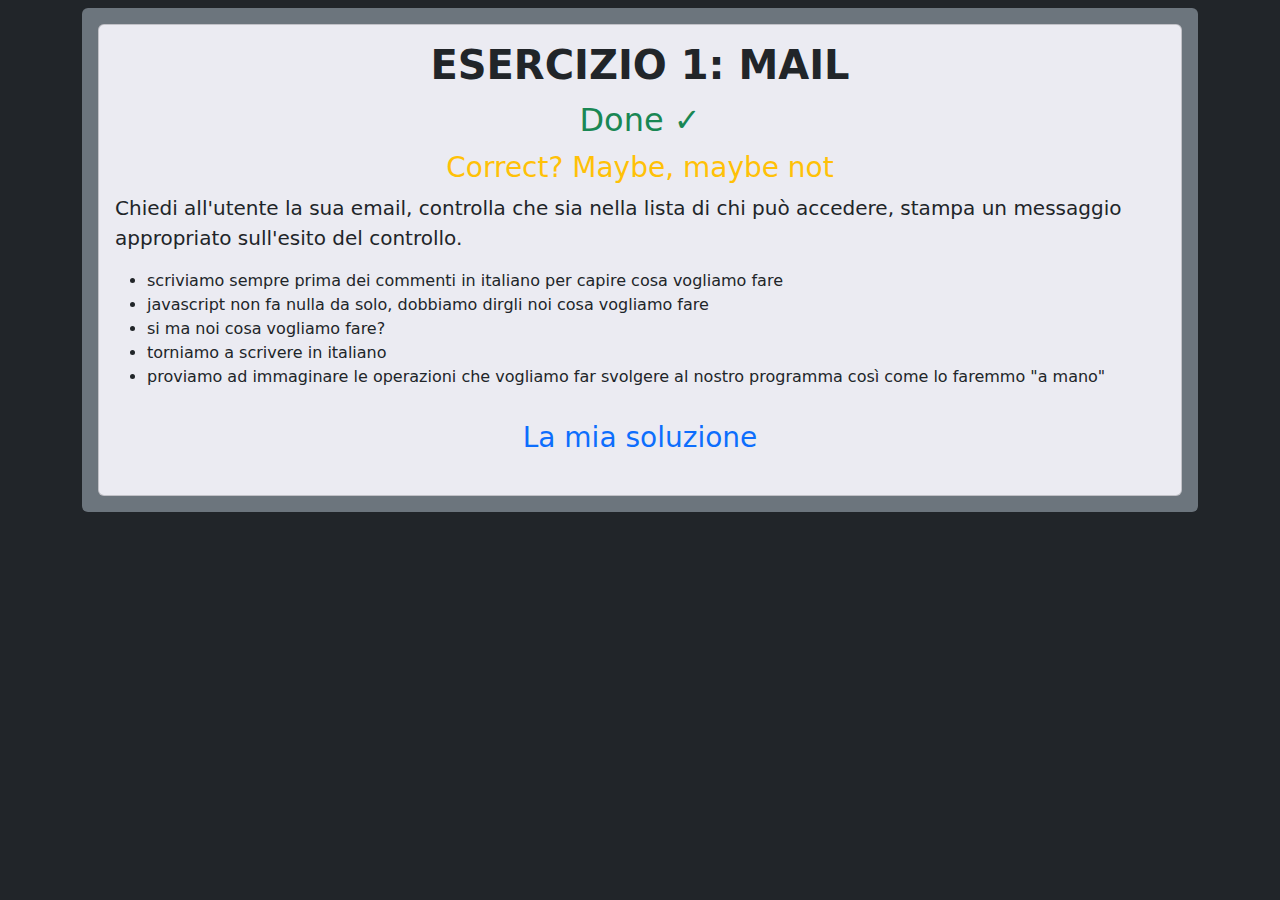
==== primo-es/index.html @ f7753e67 "Divided indexes" ====
<!DOCTYPE html>
<html lang="en">
  <head>
    <meta charset="UTF-8" />
    <meta name="viewport" content="width=device-width, initial-scale=1.0" />
    <meta name="author" content="Antonio Ferrigno" />
    <meta name="description" content="" />
    <meta name="keyword" content="" />

    <title>TITOLO DOCUMENTO</title>
    <link
      href="https://cdn.jsdelivr.net/npm/bootstrap@5.3.3/dist/css/bootstrap.min.css"
      rel="stylesheet"
      integrity="sha384-QWTKZyjpPEjISv5WaRU9OFeRpok6YctnYmDr5pNlyT2bRjXh0JMhjY6hW+ALEwIH"
      crossorigin="anonymous"
    />
    <link rel="icon" href="../img/favicon.png" />

    <link rel="stylesheet" href="../css/style.css" />
  </head>
  <body class="bg-dark">
    <div class="container pt-2 d-flex justify-content-center align-items-center">
      <div class="bg-secondary rounded p-3">
      <div class="card rounded px-3">
        <h1 class="fw-bolder text-center pt-3">ESERCIZIO 1: MAIL</h1>
        <h2 class="text-center py-1 text-success">Done &#10003;</h2>
        <h3 class="text-center text-warning">Correct? Maybe, maybe not</h3>
        
        <p class="fs-5">
          Chiedi all'utente la sua email,
          controlla che sia nella lista di chi può accedere,
          stampa un messaggio appropriato sull'esito del controllo.

          <ul>
            <li>scriviamo sempre prima dei commenti in italiano per capire cosa vogliamo fare</li>
            <li>javascript non fa nulla da solo, dobbiamo dirgli noi cosa vogliamo fare</li>
            <li>si ma noi cosa vogliamo fare?</li>
            <li>torniamo a scrivere in italiano</li>
            <li>proviamo ad immaginare le operazioni che vogliamo far svolgere al nostro programma così come lo faremmo "a mano"</li>
          </ul>
        </p>
        <h3 class="text-center text-primary">La mia soluzione</h3>
        <div class="image text-center py-3">
          
        </div>
           
       </div>
      </div>
    </div>
    <script
      src="https://cdn.jsdelivr.net/npm/bootstrap@5.3.3/dist/js/bootstrap.bundle.min.js"
      integrity="sha384-YvpcrYf0tY3lHB60NNkmXc5s9fDVZLESaAA55NDzOxhy9GkcIdslK1eN7N6jIeHz"
      crossorigin="anonymous"
    ></script>
    <script src="./script.js"></script>
  </body>
</html>
---- css/style.css ----
.card {
  background-color: #ebebf2;
}

img {
  width: 55%;
}
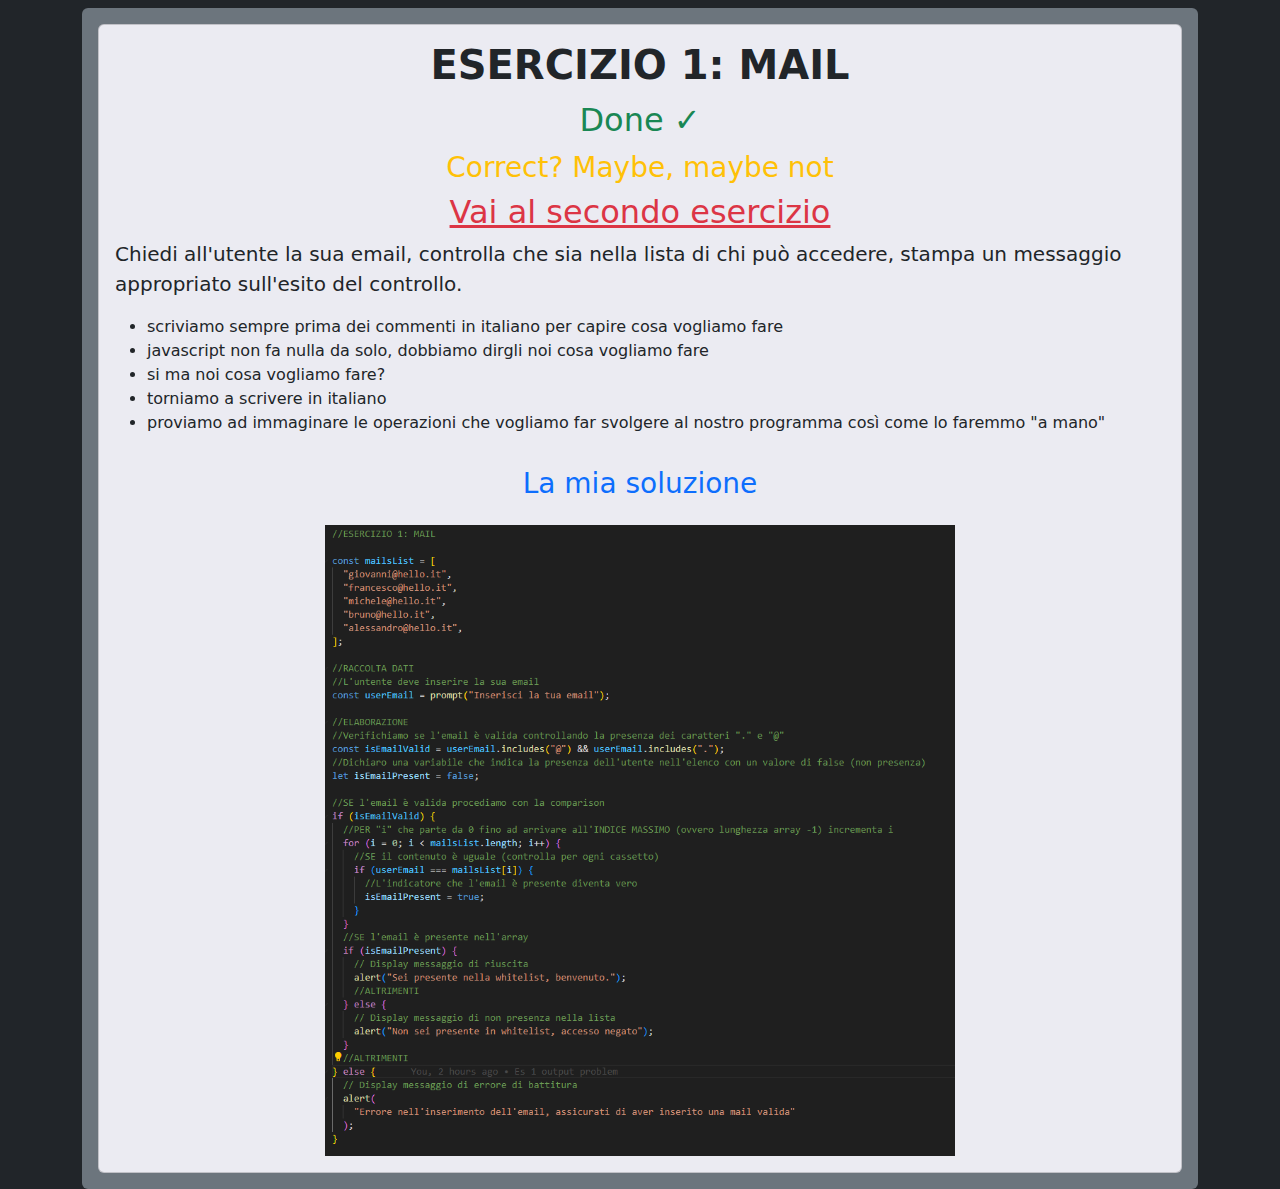
==== commit c90eeeda: "DONE!" ====
--- a/primo-es/index.html
+++ b/primo-es/index.html
@@ -25,6 +25,19 @@
         <h1 class="fw-bolder text-center pt-3">ESERCIZIO 1: MAIL</h1>
         <h2 class="text-center py-1 text-success">Done &#10003;</h2>
         <h3 class="text-center text-warning">Correct? Maybe, maybe not</h3>
+        <nav>
+          <ul class="navbar-nav">
+            <li>
+              <h2 class="text-center text-danger text-decoration-underline">
+                <a
+                  href="../secondo-es/index.html"
+                  class="text-decoration-none"
+                  >Vai al secondo esercizio</a
+                >
+              </h2>
+            </li>
+          </ul>
+        </nav>
         
         <p class="fs-5">
           Chiedi all'utente la sua email,
@@ -41,7 +54,7 @@
         </p>
         <h3 class="text-center text-primary">La mia soluzione</h3>
         <div class="image text-center py-3">
-          
+          <img src="../img/soluzione.PNG" alt="mail" class="img-mail">
         </div>
            
        </div>
--- a/css/style.css
+++ b/css/style.css
@@ -2,6 +2,14 @@
   background-color: #ebebf2;
 }
 
-img {
-  width: 55%;
+img.img-mail {
+  width: 60%;
 }
+
+img.img-dadi {
+  width: 100%;
+}
+
+a {
+  color: inherit;
+}
